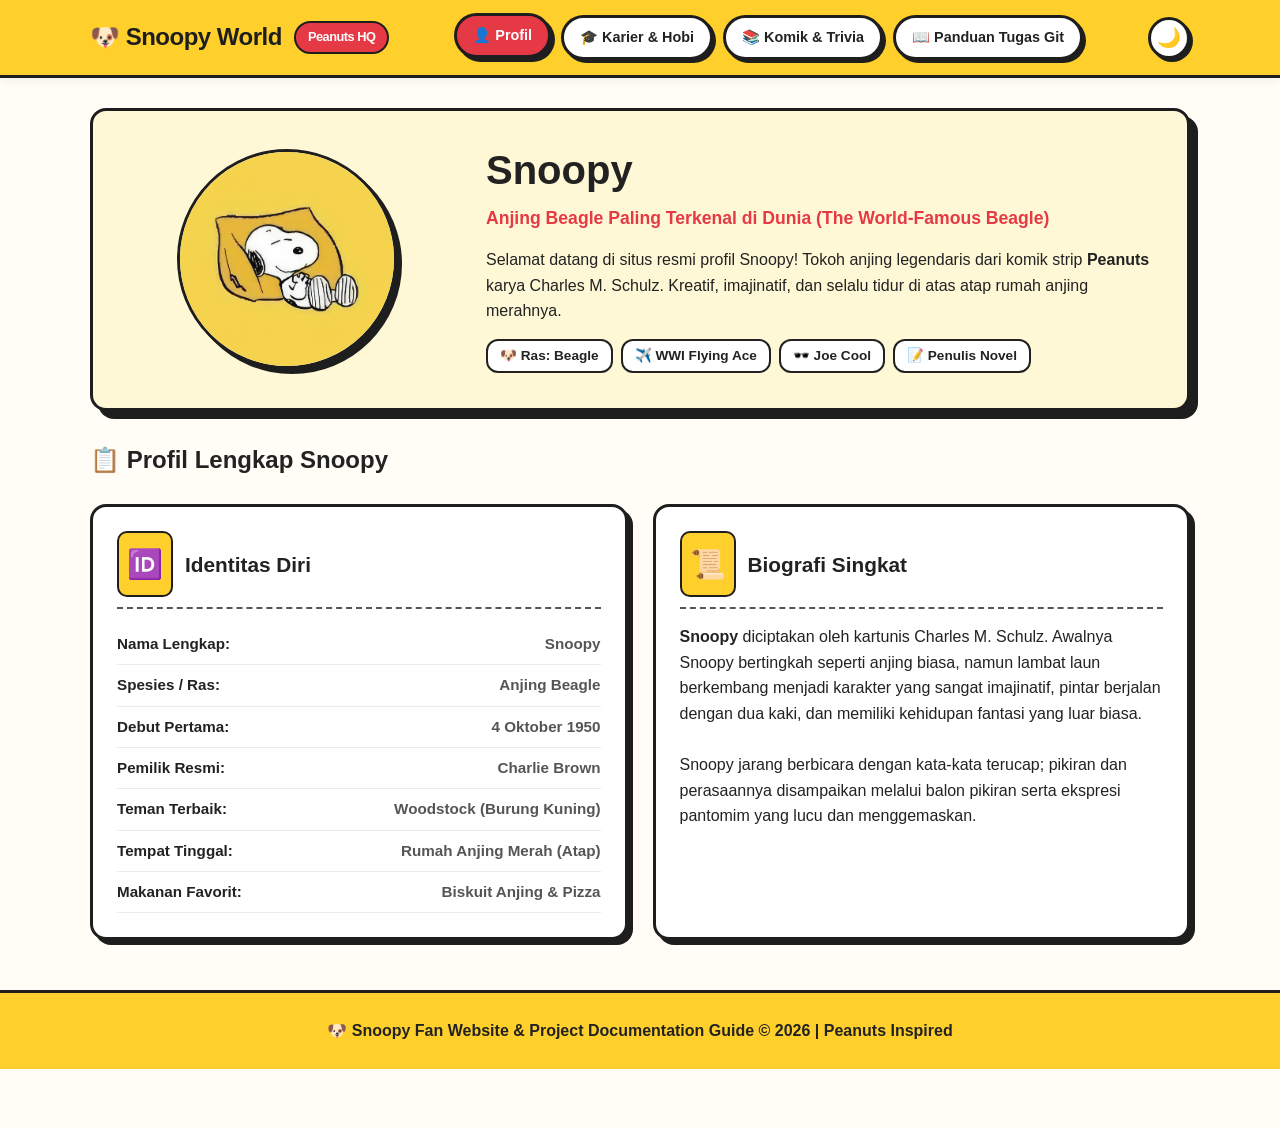
==== index.html @ 9b0696b6 "baru" ====
<!doctype html>
<html lang="id">
    <head>
        <meta charset="UTF-8" />
        <meta name="viewport" content="width=device-width, initial-scale=1.0" />
        <title>Snoopy - The World Famous Beagle | Official Fan Page & Project Guide</title>
        <link rel="stylesheet" href="css.css" />
    </head>
    <body>
        <header>
            <div class="container nav-wrapper">
                <a href="#" class="brand">
                    🐶 Snoopy World
                    <span class="brand-badge">Peanuts HQ</span>
                </a>
                <nav aria-label="Navigasi utama">
                    <ul>
                        <li><a class="nav-btn active" href="profil.html">👤 Profil</a></li>
                        <li><a class="nav-btn" href="karier.html">🎓 Karier & Hobi</a></li>
                        <li><a class="nav-btn" href="komik.html">📚 Komik & Trivia</a></li>
                        <li><a class="nav-btn" href="dokumentasi.html">📖 Panduan Tugas Git</a></li>
                    </ul>
                </nav>
                <button class="theme-toggle" id="themeBtn" title="Ganti Mode Terang/Gelap">
                    🌙
                </button>
            </div>
        </header>

        <div class="container">
            <section class="hero">
                <div class="hero-img-container">
                    <!-- Inline SVG Art for Snoopy on Doghouse -->
                    <div class="snoopy-art">
                        <img
                            src="assets/snoopy.jpg"
                            alt="Snoopy duduk di atas rumah anjing merah"
                            width="120%"
                            height="120%"
                        />
                    </div>
                </div>
                <div class="hero-text">
                    <h1>Snoopy</h1>
                    <div class="subtitle">
                        Anjing Beagle Paling Terkenal di Dunia (The World-Famous Beagle)
                    </div>
                    <p>
                        Selamat datang di situs resmi profil Snoopy! Tokoh anjing legendaris dari
                        komik strip <strong>Peanuts</strong> karya Charles M. Schulz. Kreatif,
                        imajinatif, dan selalu tidur di atas atap rumah anjing merahnya.
                    </p>
                    <div class="badge-list">
                        <span class="chip">🐶 Ras: Beagle</span>
                        <span class="chip">✈️ WWI Flying Ace</span>
                        <span class="chip">🕶️ Joe Cool</span>
                        <span class="chip">📝 Penulis Novel</span>
                    </div>
                </div>
            </section>

            <main>
                <!-- TAB 1: PROFIL -->
                <section id="profil" class="tab-content active">
                    <h2>📋 Profil Lengkap Snoopy</h2>
                    <div class="grid-2">
                        <div class="card">
                            <div class="card-header">
                                <span class="card-icon">🆔</span>
                                <div class="card-title">Identitas Diri</div>
                            </div>
                            <ul class="info-list">
                                <li><strong>Nama Lengkap:</strong> <span>Snoopy</span></li>
                                <li><strong>Spesies / Ras:</strong> <span>Anjing Beagle</span></li>
                                <li><strong>Debut Pertama:</strong> <span>4 Oktober 1950</span></li>
                                <li><strong>Pemilik Resmi:</strong> <span>Charlie Brown</span></li>
                                <li>
                                    <strong>Teman Terbaik:</strong>
                                    <span>Woodstock (Burung Kuning)</span>
                                </li>
                                <li>
                                    <strong>Tempat Tinggal:</strong>
                                    <span>Rumah Anjing Merah (Atap)</span>
                                </li>
                                <li>
                                    <strong>Makanan Favorit:</strong>
                                    <span>Biskuit Anjing & Pizza</span>
                                </li>
                            </ul>
                        </div>

                        <div class="card">
                            <div class="card-header">
                                <span class="card-icon">📜</span>
                                <div class="card-title">Biografi Singkat</div>
                            </div>
                            <p>
                                <strong>Snoopy</strong> diciptakan oleh kartunis Charles M. Schulz.
                                Awalnya Snoopy bertingkah seperti anjing biasa, namun lambat laun
                                berkembang menjadi karakter yang sangat imajinatif, pintar berjalan
                                dengan dua kaki, dan memiliki kehidupan fantasi yang luar biasa.
                            </p>
                            <br />
                            <p>
                                Snoopy jarang berbicara dengan kata-kata terucap; pikiran dan
                                perasaannya disampaikan melalui balon pikiran serta ekspresi
                                pantomim yang lucu dan menggemaskan.
                            </p>
                        </div>
                    </div>
                </section>

                <!-- TAB 2: KARIER & HOBI -->
                <section id="karier" class="tab-content">
                    <h2>🎓 Pendidikan, Pekerjaan & Hobi</h2>
                    <div class="grid-2">
                        <div class="card">
                            <div class="card-header">
                                <span class="card-icon">💼</span>
                                <div class="card-title">Alter-Ego & Pekerjaan</div>
                            </div>

                            <div class="alter-ego-item">
                                <h4>✈️ World War I Flying Ace</h4>
                                <p>
                                    Snoopy membayangkan rumah anjingnya sebagai pesawat tempur
                                    Sopwith Camel untuk bertarung melawan musuh bebuyutannya, Red
                                    Baron.
                                </p>
                            </div>

                            <div class="alter-ego-item">
                                <h4>🕶️ Joe Cool</h4>
                                <p>
                                    Dengan kacamata hitamnya, Snoopy berubah menjadi mahasiswa
                                    kampus yang super keren, santai, dan penuh gaya.
                                </p>
                            </div>

                            <div class="alter-ego-item">
                                <h4>⌨️ Penulis Novel Terkenal</h4>
                                <p>
                                    Duduk di atas rumah anjingnya dengan mesin tik tua, selalu
                                    memulai cerita dengan kalimat ikonik:
                                    <em>"It was a dark and stormy night..."</em>
                                </p>
                            </div>

                            <div class="alter-ego-item">
                                <h4>🐤 Pramuka Beagle (Beagle Scout)</h4>
                                <p>
                                    Pemimpin pasukan penjelajah alam yang beranggota Woodstock dan
                                    teman-teman burung kecil lainnya.
                                </p>
                            </div>
                        </div>

                        <div class="card">
                            <div class="card-header">
                                <span class="card-icon">⚽</span>
                                <div class="card-title">Keahlian & Hobi</div>
                            </div>
                            <ul class="info-list">
                                <li>
                                    <strong>Tidur Nyenyak:</strong>
                                    <span>Ahli tidur di atas atap rumah tanpa jatuh.</span>
                                </li>
                                <li>
                                    <strong>Menari Happy Dance:</strong>
                                    <span>Tarian gembira saat makanan datang.</span>
                                </li>
                                <li>
                                    <strong>Bermain Bisbol:</strong>
                                    <span>Posisi Shortstop di tim Charlie Brown.</span>
                                </li>
                                <li>
                                    <strong>Membaca Buku:</strong>
                                    <span>Membaca "War and Peace" 1 kata per hari.</span>
                                </li>
                                <li>
                                    <strong>Imitasi Karakter:</strong>
                                    <span>Meniru gaya mahluk lain (ular, penguin, hiu).</span>
                                </li>
                            </ul>
                        </div>
                    </div>
                </section>

                <!-- TAB 3: KOMIK & TRIVIA -->
                <section id="komik" class="tab-content">
                    <h2>📚 Komik, Trivia & Kutipan Favorit</h2>

                    <div class="grid-3">
                        <div class="card">
                            <div class="card-header">
                                <span class="card-icon">💡</span>
                                <div class="card-title">Fakta Unik #1</div>
                            </div>
                            <p>
                                Snoopy memiliki 5 saudara kandung: Spike, Belle, Marbles, Olaf, dan
                                Andy!
                            </p>
                        </div>

                        <div class="card">
                            <div class="card-header">
                                <span class="card-icon">🚀</span>
                                <div class="card-title">Fakta Unik #2</div>
                            </div>
                            <p>
                                Snoopy menjadi maskot resmi keselamatan penerbangan NASA (Silver
                                Snoopy Award).
                            </p>
                        </div>

                        <div class="card">
                            <div class="card-header">
                                <span class="card-icon">⭐</span>
                                <div class="card-title">Fakta Unik #3</div>
                            </div>
                            <p>
                                Snoopy memiliki bintang sendiri di Hollywood Walk of Fame di Los
                                Angeles!
                            </p>
                        </div>
                    </div>

                    <div class="card" style="margin-top: 25px">
                        <div class="card-header">
                            <span class="card-icon">💬</span>
                            <div class="card-title">Generator Kutipan Bijak Snoopy</div>
                        </div>
                        <p>
                            Klik tombol di bawah untuk mendengarkan filosofi hidup santai ala
                            Snoopy!
                        </p>
                        <div class="quote-box" id="quoteDisplay">
                            "Be yourself. No one can ever tell you you're doing it wrong."
                        </div>
                        <div style="text-align: center">
                            <button class="btn-action" onclick="generateQuote()">
                                ✨ Acak Kutipan Snoopy
                            </button>
                        </div>
                    </div>
                </section>

                <!-- TAB 4: DOKUMENTASI & PANDUAN TUGAS INFORMATIKA -->
                <section id="dokumentasi" class="tab-content">
                    <h2>📖 Panduan Lengkap Dokumentasi Tugas Informatika</h2>
                    <p style="margin-bottom: 20px">
                        Gunakan panduan terstruktur di bawah ini untuk mengisi
                        <strong>Buku Catatan Informatika</strong> kamu secara lengkap dan rapi!
                    </p>

                    <!-- SECTION 1: IDE DAN TUJUAN -->
                    <div class="doc-section">
                        <h3><span class="step-number">1</span> Ide dan Tujuan Website</h3>
                        <p>
                            <strong>Ide Utama:</strong> Membuat website fan-page interaktif bertema
                            karakter ikonik "Snoopy" dari komik Peanuts yang responsif, rapi, dan
                            informatif.
                        </p>
                        <p><strong>Tujuan Proyek:</strong></p>
                        <ul>
                            <li>Mengaplikasikan struktur HTML dasar (semantic markup).</li>
                            <li>
                                Menerapkan styling CSS Native (Flexbox, Grid, CSS Variables, dan
                                Comic Theme).
                            </li>
                            <li>
                                Melatih workflow kontrol versi menggunakan Git dan repository
                                GitHub.
                            </li>
                            <li>
                                Mempublikasikan website secara online menggunakan fitur GitHub
                                Pages.
                            </li>
                        </ul>
                    </div>

                    <!-- SECTION 2: STRUKTUR HTML & CSS -->
                    <div class="doc-section">
                        <h3><span class="step-number">2</span> Struktur HTML & CSS Native</h3>
                        <p>
                            Website dibuat menggunakan beberapa file HTML, satu CSS eksternal, dan
                            folder aset terpisah dengan kombinasi elemen sebagai berikut:
                        </p>
                        <table class="table-custom">
                            <thead>
                                <tr>
                                    <th>Komponen</th>
                                    <th>Elemen / Metode</th>
                                    <th>Fungsi</th>
                                </tr>
                            </thead>
                            <tbody>
                                <tr>
                                    <td>Header & Nav</td>
                                    <td>
                                        <code>&lt;header&gt;</code>, <code>&lt;nav&gt;</code>,
                                        <code>&lt;button&gt;</code>
                                    </td>
                                    <td>Menu navigasi tab interaktif dan tombol ubah tema.</td>
                                </tr>
                                <tr>
                                    <td>Hero Section</td>
                                    <td>
                                        <code>&lt;section class="hero"&gt;</code> + gambar lokal
                                    </td>
                                    <td>
                                        Banner utama dengan ilustrasi visual Snoopy & deskripsi
                                        singkat.
                                    </td>
                                </tr>
                                <tr>
                                    <td>Konten Utama</td>
                                    <td>
                                        <code>&lt;main&gt;</code>, <code>&lt;article&gt;</code>, CSS
                                        Grid
                                    </td>
                                    <td>Menampilkan biodata, alter-ego, hobi, dan fakta trivia.</td>
                                </tr>
                                <tr>
                                    <td>Styling</td>
                                    <td>CSS Native (Variables, Flexbox, Keyframes)</td>
                                    <td>
                                        Desain gaya komik Peanuts (kuning, merah, outline tegas).
                                    </td>
                                </tr>
                            </tbody>
                        </table>
                    </div>

                    <!-- SECTION 3: LANGKAH REPOSITORY GITHUB -->
                    <div class="doc-section">
                        <h3>
                            <span class="step-number">3</span> Langkah Membuat Repository &
                            Menghubungkan Project
                        </h3>
                        <ol style="margin-left: 20px; line-height: 1.8">
                            <li>
                                Buka akun <strong>GitHub.com</strong> dan klik tombol
                                <strong>New Repository</strong>.
                            </li>
                            <li>
                                Beri nama repo: <code>website-snoopy</code> (Pilih Public, centang
                                Add README file jika perlu).
                            </li>
                            <li>Buka aplikasi <strong>VS Code</strong> di komputer Anda.</li>
                            <li>
                                Buka folder proyek tempat file <code>index.html</code> disimpan.
                            </li>
                            <li>
                                Buka Terminal di VS Code (<code>Ctrl + ~</code>) lalu jalankan
                                perintah berikut:
                            </li>
                        </ol>

                        <div class="code-panel">
                            <button class="copy-btn" onclick="copyCode(this)">Copy</button>
                            <pre>
git init
git remote add origin https://github.com/USERNAME_KAMU/website-snoopy.git
git branch -M main</pre
                            >
                        </div>
                    </div>

                    <!-- SECTION 4: PROSES ADD, COMMIT, PUSH -->
                    <div class="doc-section">
                        <h3>
                            <span class="step-number">4</span> Proses Git Workflow (Add → Commit →
                            Push)
                        </h3>
                        <p>
                            Setiap ada perubahan kode pada file <code>index.html</code>, jalankan
                            langkah berikut di terminal:
                        </p>

                        <div class="code-panel">
                            <button class="copy-btn" onclick="copyCode(this)">Copy</button>
                            <pre>
# 1. Menambahkan seluruh perubahan file ke Staging Area
git add .

# 2. Menyimpan checkpoint/snapshot dengan pesan yang jelas
git commit -m "Menambahkan halaman profil dan panduan dokumentasi Snoopy"

# 3. Mengirimkan kode dari komputer lokal ke server GitHub
git push -u origin main</pre
                            >
                        </div>
                    </div>

                    <!-- SECTION 5: PENJELASAN PUSH VS PULL -->
                    <div class="doc-section">
                        <h3>
                            <span class="step-number">5</span> Penjelasan Push dan Pull (Penting!)
                        </h3>
                        <table class="table-custom">
                            <thead>
                                <tr>
                                    <th>Istilah</th>
                                    <th>Arah Transfer Data</th>
                                    <th>Penjelasan Ringkas</th>
                                </tr>
                            </thead>
                            <tbody>
                                <tr>
                                    <td><strong>Git PUSH</strong></td>
                                    <td>💻 Komputer → ☁️ GitHub</td>
                                    <td>
                                        Mengunggah (upload) commit terbaru dari komputer lokal ke
                                        repository GitHub online.
                                    </td>
                                </tr>
                                <tr>
                                    <td><strong>Git PULL</strong></td>
                                    <td>☁️ GitHub → 💻 Komputer</td>
                                    <td>
                                        Mengunduh (download) dan menggabungkan update terbaru dari
                                        repository GitHub ke komputer lokal.
                                    </td>
                                </tr>
                            </tbody>
                        </table>
                    </div>

                    <!-- SECTION 6: GITHUB PAGES SETUP -->
                    <div class="doc-section">
                        <h3><span class="step-number">6</span> Proses Mengaktifkan GitHub Pages</h3>
                        <ol style="margin-left: 20px; line-height: 1.8">
                            <li>
                                Masuk ke repository <code>website-snoopy</code> di halaman web
                                GitHub.
                            </li>
                            <li>
                                Klik menu <strong>Settings</strong> (ikon roda gigi di bagian atas).
                            </li>
                            <li>Pada menu samping kiri, klik tab <strong>Pages</strong>.</li>
                            <li>
                                Pada bagian <em>Build and deployment / Branch</em>, ubah pilihan
                                dari <code>None</code> menjadi <code>main</code>.
                            </li>
                            <li>Klik tombol <strong>Save</strong>.</li>
                            <li>
                                Tunggu 1–3 menit hingga muncul tautan publik seperti: <br /><code
                                    >https://USERNAME_KAMU.github.io/website-snoopy/</code
                                >
                            </li>
                        </ol>
                    </div>

                    <!-- SECTION 7: EDIT & RE-PUSH WORKFLOW -->
                    <div class="doc-section">
                        <h3><span class="step-number">7</span> Proses Edit Kode & Re-Push</h3>
                        <p>Jika ada perbaikan atau pembaruan isi website di VS Code:</p>
                        <ol style="margin-left: 20px; line-height: 1.8">
                            <li>
                                Edit file <code>index.html</code> di VS Code lalu simpan (<code
                                    >Ctrl + S</code
                                >).
                            </li>
                            <li>Buka Terminal VS Code.</li>
                            <li>Jalankan kombinasi perintah:</li>
                        </ol>
                        <div class="code-panel">
                            <button class="copy-btn" onclick="copyCode(this)">Copy</button>
                            <pre>
git add .
git commit -m "Update perbaikan styling dan penambahan trivia Snoopy"
git push origin main</pre
                            >
                        </div>
                        <p>Halaman GitHub Pages akan otomatis diperbarui dalam beberapa saat.</p>
                    </div>

                    <!-- SECTION 8: KENDALA DAN SOLUSI -->
                    <div class="doc-section">
                        <h3>
                            <span class="step-number">8</span> Kendala yang Ditemukan & Solusinya
                        </h3>
                        <table class="table-custom">
                            <thead>
                                <tr>
                                    <th>No</th>
                                    <th>Kendala / Error</th>
                                    <th>Solusi / Cara Mengatasi</th>
                                </tr>
                            </thead>
                            <tbody>
                                <tr>
                                    <td>1</td>
                                    <td>Error <code>fatal: remote origin already exists</code></td>
                                    <td>
                                        Gunakan perintah <code>git remote remove origin</code> lalu
                                        tambahkan ulang link yang benar.
                                    </td>
                                </tr>
                                <tr>
                                    2
                                    <td>Tampilan GitHub Pages 404 Not Found</td>
                                    <td>
                                        Pastikan file utama bernama <code>index.html</code> (huruf
                                        kecil semua) dan berada di root folder.
                                    </td>
                                </tr>
                                <tr>
                                    3
                                    <td>Perubahan tidak muncul di GitHub Pages</td>
                                    <td>
                                        Lakukan Hard Refresh browser (<code>Ctrl + F5</code>) atau
                                        bersihkan cache browser.
                                    </td>
                                </tr>
                            </tbody>
                        </table>
                    </div>

                    <!-- SECTION 9: KESIMPULAN / REFLEKSI -->
                    <div class="doc-section">
                        <h3><span class="step-number">9</span> Kesimpulan & Refleksi Belajar</h3>
                        <p>
                            Melalui pengerjaan tugas proyek pembuatan website Snoopy ini, saya telah
                            mempelajari:
                        </p>
                        <ul style="margin-left: 20px; line-height: 1.8">
                            <li>
                                Cara merancang layout web bertema unik menggunakan HTML dan CSS
                                Native modern.
                            </li>
                            <li>
                                Pentingnya kontrol versi menggunakan Git untuk mencatat setiap
                                tahapan perkembangan proyek secara terstruktur.
                            </li>
                            <li>
                                Cara memanfaatkan GitHub dan GitHub Pages untuk melakukan publikasi
                                karya secara terbuka dan profesional.
                            </li>
                        </ul>
                    </div>
                </section>
            </main>
        </div>

        <!-- Notification Toast -->
        <div id="toast" class="toast">Kode berhasil disalin!</div>

        <!-- Footer -->
        <footer>
            <div class="container">
                <p>
                    🐶 Snoopy Fan Website & Project Documentation Guide &copy; 2026 | Peanuts
                    Inspired
                </p>
            </div>
        </footer>

        <script>
            /* Tab Switching Logic */
            function switchTab(tabId) {
                // Hide all tabs
                const tabs = document.querySelectorAll('.tab-content');
                tabs.forEach((tab) => tab.classList.remove('active'));

                // Remove active style from all nav buttons
                const buttons = document.querySelectorAll('.nav-btn');
                buttons.forEach((btn) => btn.classList.remove('active'));

                // Show selected tab
                const targetTab = document.getElementById(tabId);
                if (targetTab) {
                    targetTab.classList.add('active');
                }

                // Highlight active button
                event.currentTarget.classList.add('active');
                window.scrollTo({ top: 0, behavior: 'smooth' });
            }

            /* Dark / Light Theme Toggle */
            const themeBtn = document.getElementById('themeBtn');
            let isDark = false;

            themeBtn.addEventListener('click', () => {
                isDark = !isDark;
                if (isDark) {
                    document.body.setAttribute('data-theme', 'dark');
                    themeBtn.textContent = '☀️';
                } else {
                    document.body.removeAttribute('data-theme');
                    themeBtn.textContent = '🌙';
                }
                showToast(isDark ? 'Mode Gelap Aktif' : 'Mode Terang Aktif');
            });

            /* Snoopy Quotes Generator */
            const snoopyQuotes = [
                '"Be yourself. No one can ever tell you you\'re doing it wrong."',
                '"It was a dark and stormy night..."',
                '"Keep looking up... that\'s the secret of life!"',
                '"My life has no purpose, no direction, no aim, no meaning, and yet I\'m happy!"',
                "\"Yesterday I was a dog. Today I'm a dog. Tomorrow I'll probably still be a dog. Sigh! There's so little hope for advancement.\"",
                '"Never forget to dance like nobody is watching!"',
                '"I think I\'m allergic to mornings."',
            ];

            function generateQuote() {
                const display = document.getElementById('quoteDisplay');
                const randomIndex = Math.floor(Math.random() * snoopyQuotes.length);

                // Subtle animation effect
                display.style.opacity = '0';
                setTimeout(() => {
                    display.textContent = snoopyQuotes[randomIndex];
                    display.style.opacity = '1';
                    playClickSound();
                }, 200);
            }

            /* Copy Code Snippet Helper */
            function copyCode(btn) {
                const preBlock = btn.nextElementSibling;
                const textToCopy = preBlock.innerText;

                // Use fallback copy method
                const tempTextArea = document.createElement('textarea');
                tempTextArea.value = textToCopy;
                document.body.appendChild(tempTextArea);
                tempTextArea.select();
                document.execCommand('copy');
                document.body.removeChild(tempTextArea);

                showToast('Kode disalin ke clipboard!');
                playClickSound();
            }

            /* Custom Toast Alert */
            function showToast(message) {
                const toast = document.getElementById('toast');
                toast.textContent = message;
                toast.classList.add('show');
                setTimeout(() => {
                    toast.classList.remove('show');
                }, 2500);
            }

            /* Web Audio API Sound Effect (No External Files Required) */
            function playClickSound() {
                try {
                    const AudioContext = window.AudioContext || window.webkitAudioContext;
                    if (!AudioContext) return;
                    const ctx = new AudioContext();
                    const osc = ctx.createOscillator();
                    const gain = ctx.createGain();

                    osc.type = 'triangle';
                    osc.frequency.setValueAtTime(587.33, ctx.currentTime); // D5 note
                    osc.frequency.exponentialRampToValueAtTime(880, ctx.currentTime + 0.1); // A5

                    gain.gain.setValueAtTime(0.15, ctx.currentTime);
                    gain.gain.exponentialRampToValueAtTime(0.01, ctx.currentTime + 0.1);

                    osc.connect(gain);
                    gain.connect(ctx.destination);

                    osc.start();
                    osc.stop(ctx.currentTime + 0.1);
                } catch (e) {
                    // Ignore audio restriction if user hasn't interacted yet
                }
            }
        </script>
    </body>
</html>
---- css.css ----
/* Modern Native CSS with Peanuts Comic Palette */
        :root {
            --peanuts-yellow: #FFD02C;
            --peanuts-yellow-light: #FFF8D6;
            --snoopy-red: #E63946;
            --snoopy-black: #1E1E1E;
            --snoopy-white: #FFFFFF;
            --bg-cream: #FFFDF5;
            --card-bg: #FFFFFF;
            --text-main: #222222;
            --text-muted: #555555;
            --border-thick: 3px solid #1E1E1E;
            --shadow-comic: 5px 5px 0px #1E1E1E;
            --shadow-comic-sm: 3px 3px 0px #1E1E1E;
            --shadow-comic-lg: 8px 8px 0px #1E1E1E;
            --radius-comic: 16px;
            --font-family: 'Segoe UI', -apple-system, BlinkMacSystemFont, Roboto, 'Comic Sans MS', sans-serif;
        }

        [data-theme="dark"] {
            --bg-cream: #18181C;
            --card-bg: #24242C;
            --text-main: #F0F0F0;
            --text-muted: #B0B0B0;
            --snoopy-black: #000000;
            --peanuts-yellow-light: #3A3210;
            --border-thick: 3px solid #FFD02C;
            --shadow-comic: 5px 5px 0px #FFD02C;
            --shadow-comic-sm: 3px 3px 0px #FFD02C;
            --shadow-comic-lg: 8px 8px 0px #FFD02C;
        }

        * {
            box-sizing: border-box;
            margin: 0;
            padding: 0;
            transition: background-color 0.3s ease, border-color 0.3s ease, color 0.3s ease;
        }

        body {
            font-family: var(--font-family);
            background-color: var(--bg-cream);
            color: var(--text-main);
            line-height: 1.6;
            padding-bottom: 60px;
        }

        /* Container Limit */
        .container {
            width: 90%;
            max-width: 1100px;
            margin: 0 auto;
        }

        /* Header & Navigation */
        header {
            background-color: var(--peanuts-yellow);
            border-bottom: var(--border-thick);
            padding: 15px 0;
            position: sticky;
            top: 0;
            z-index: 1000;
            box-shadow: 0 4px 10px rgba(0,0,0,0.05);
        }

        .nav-wrapper {
            display: flex;
            justify-content: space-between;
            align-items: center;
            flex-wrap: wrap;
            gap: 15px;
        }

        .brand {
            display: flex;
            align-items: center;
            gap: 12px;
            font-size: 1.5rem;
            font-weight: 800;
            color: #1E1E1E;
            text-decoration: none;
            letter-spacing: -0.5px;
        }

        .brand-badge {
            background: var(--snoopy-red);
            color: var(--snoopy-white);
            padding: 4px 12px;
            border-radius: 20px;
            font-size: 0.8rem;
            border: 2px solid #1E1E1E;
        }

        nav ul {
            display: flex;
            list-style: none;
            gap: 10px;
            flex-wrap: wrap;
        }

        .nav-btn {
            background-color: var(--card-bg);
            color: var(--text-main);
            text-decoration: none;
            border: var(--border-thick);
            padding: 8px 16px;
            font-weight: 700;
            border-radius: 25px;
            cursor: pointer;
            box-shadow: var(--shadow-comic-sm);
            font-size: 0.9rem;
            display: flex;
            align-items: center;
            gap: 6px;
        }

        .nav-btn:hover, .nav-btn.active {
            background-color: var(--snoopy-red);
            color: white;
            transform: translateY(-2px);
            box-shadow: 4px 4px 0px var(--snoopy-black);
        }

        .theme-toggle {
            background: var(--card-bg);
            border: var(--border-thick);
            border-radius: 50%;
            width: 42px;
            height: 42px;
            display: flex;
            align-items: center;
            justify-content: center;
            cursor: pointer;
            box-shadow: var(--shadow-comic-sm);
            font-size: 1.2rem;
        }

        /* Banner Hero Section */
        .hero {
            margin: 30px 0;
            background: var(--peanuts-yellow-light);
            border: var(--border-thick);
            border-radius: var(--radius-comic);
            padding: 35px 25px;
            box-shadow: var(--shadow-comic-lg);
            display: grid;
            grid-template-columns: 1fr 2fr;
            gap: 30px;
            align-items: center;
        }

        @media (max-width: 768px) {
            .hero {
                grid-template-columns: 1fr;
                text-align: center;
            }
        }

        .hero-img-container {
            display: flex;
            justify-content: center;
            position: relative;
        }

        /* Snoopy SVG Artwork Container */
        .snoopy-art {
            width: 220px;
            height: 220px;
            background: white;
            border: var(--border-thick);
            border-radius: 50%;
            box-shadow: var(--shadow-comic);
            display: flex;
            align-items: center;
            justify-content: center;
            position: relative;
            overflow: hidden;
        }

        .snoopy-art img {
            height: 100%;
            object-fit: cover;
            width: 100%;
        }

        .hero-text h1 {
            font-size: 2.5rem;
            line-height: 1.2;
            margin-bottom: 10px;
            color: var(--text-main);
        }

        .page-content {
            padding: 45px 0 20px;
        }

        .page-heading {
            max-width: 720px;
            margin-bottom: 25px;
        }

        .page-heading h1 {
            font-size: clamp(2rem, 5vw, 3.2rem);
            line-height: 1.1;
            margin-bottom: 12px;
        }

        .eyebrow {
            color: var(--snoopy-red);
            font-size: 0.8rem;
            font-weight: 800;
            letter-spacing: 0.14em;
            margin-bottom: 8px;
        }

        .page-heading p:last-child {
            color: var(--text-muted);
            font-size: 1.05rem;
        }

        .page-content .card p + p {
            margin-top: 15px;
        }

        .quote-card {
            margin-top: 25px;
        }

        blockquote {
            background: var(--peanuts-yellow-light);
            border: var(--border-thick);
            border-radius: 12px;
            box-shadow: var(--shadow-comic-sm);
            font-size: 1.15rem;
            font-style: italic;
            padding: 20px;
            text-align: center;
        }

        .doc-section h2 {
            align-items: center;
            display: flex;
            font-size: 1.35rem;
            gap: 10px;
            margin-bottom: 15px;
        }

        .doc-section ul {
            line-height: 1.8;
            margin-left: 20px;
        }

        .hero-text .subtitle {
            font-size: 1.1rem;
            font-weight: 600;
            color: var(--snoopy-red);
            margin-bottom: 15px;
        }

        .badge-list {
            display: flex;
            gap: 8px;
            flex-wrap: wrap;
            margin-top: 15px;
        }

        .chip {
            background: var(--card-bg);
            border: 2px solid var(--text-main);
            padding: 4px 12px;
            border-radius: 12px;
            font-size: 0.85rem;
            font-weight: 700;
        }

        /* Tab Content Display */
        .tab-content {
            display: none;
            animation: fadeIn 0.4s ease-in-out forwards;
        }

        .tab-content.active {
            display: block;
        }

        @keyframes fadeIn {
            from { opacity: 0; transform: translateY(10px); }
            to { opacity: 1; transform: translateY(0); }
        }

        /* Cards Layout */
        .grid-2 {
            display: grid;
            grid-template-columns: repeat(auto-fit, minmax(300px, 1fr));
            gap: 25px;
            margin-top: 25px;
        }

        .grid-3 {
            display: grid;
            grid-template-columns: repeat(auto-fit, minmax(250px, 1fr));
            gap: 20px;
            margin-top: 25px;
        }

        .card {
            background-color: var(--card-bg);
            border: var(--border-thick);
            border-radius: var(--radius-comic);
            padding: 24px;
            box-shadow: var(--shadow-comic);
            position: relative;
        }

        .card-header {
            display: flex;
            align-items: center;
            gap: 12px;
            margin-bottom: 15px;
            border-bottom: 2px dashed var(--text-muted);
            padding-bottom: 10px;
        }

        .card-icon {
            font-size: 1.8rem;
            background: var(--peanuts-yellow);
            padding: 8px;
            border-radius: 10px;
            border: 2px solid #1E1E1E;
        }

        .card-title {
            font-size: 1.3rem;
            font-weight: 800;
        }

        /* Profile Info Table / Lists */
        .info-list {
            list-style: none;
        }

        .info-list li {
            padding: 8px 0;
            border-bottom: 1px solid rgba(0,0,0,0.08);
            display: flex;
            justify-content: space-between;
            font-size: 0.95rem;
        }

        .info-list li strong {
            color: var(--text-main);
        }

        .info-list li span {
            text-align: right;
            color: var(--text-muted);
            font-weight: 600;
        }

        /* Timeline for Roles/Alter Egos */
        .alter-ego-item {
            background: var(--bg-cream);
            border: 2px solid var(--text-main);
            border-radius: 12px;
            padding: 15px;
            margin-bottom: 15px;
            box-shadow: 2px 2px 0px var(--text-main);
        }

        .alter-ego-item h4 {
            color: var(--snoopy-red);
            display: flex;
            align-items: center;
            gap: 8px;
            font-size: 1.1rem;
        }

        /* Code Blocks & Command Snippets */
        .code-panel {
            background-color: #1e1e2e;
            color: #f8f8f2;
            padding: 15px;
            border-radius: 10px;
            font-family: 'Courier New', Courier, monospace;
            font-size: 0.9rem;
            margin: 12px 0;
            position: relative;
            overflow-x: auto;
            border: 2px solid #000;
        }

        .copy-btn {
            position: absolute;
            top: 8px;
            right: 8px;
            background: var(--peanuts-yellow);
            color: #000;
            border: 1px solid #000;
            padding: 4px 8px;
            border-radius: 6px;
            font-size: 0.75rem;
            font-weight: bold;
            cursor: pointer;
        }

        .copy-btn:hover {
            background: #fff;
        }

        .step-number {
            background: var(--snoopy-red);
            color: white;
            width: 28px;
            height: 28px;
            border-radius: 50%;
            display: inline-flex;
            align-items: center;
            justify-content: center;
            font-weight: bold;
            font-size: 0.9rem;
            margin-right: 8px;
            border: 1px solid #000;
        }

        /* Documentation Guide Section Styling */
        .doc-section {
            background: var(--card-bg);
            border: var(--border-thick);
            border-radius: var(--radius-comic);
            padding: 25px;
            margin-bottom: 25px;
            box-shadow: var(--shadow-comic);
        }

        .doc-section h3 {
            font-size: 1.4rem;
            color: var(--text-main);
            margin-bottom: 15px;
            display: flex;
            align-items: center;
            gap: 10px;
        }

        .table-custom {
            width: 100%;
            border-collapse: collapse;
            margin: 15px 0;
        }

        .table-custom th, .table-custom td {
            border: 2px solid var(--text-main);
            padding: 10px 12px;
            text-align: left;
            font-size: 0.9rem;
        }

        .table-custom th {
            background-color: var(--peanuts-yellow);
            color: #000;
            font-weight: 800;
        }

        /* Interactive Quote Generator */
        .quote-box {
            background: var(--peanuts-yellow-light);
            border: var(--border-thick);
            padding: 20px;
            border-radius: 12px;
            text-align: center;
            margin-top: 15px;
            font-style: italic;
            font-size: 1.1rem;
            box-shadow: var(--shadow-comic-sm);
        }

        .btn-action {
            background-color: var(--snoopy-red);
            color: white;
            border: 2px solid #000;
            padding: 10px 20px;
            font-weight: bold;
            border-radius: 20px;
            cursor: pointer;
            margin-top: 15px;
            box-shadow: 3px 3px 0px #000;
            display: inline-block;
        }

        .btn-action:active {
            transform: translate(2px, 2px);
            box-shadow: 1px 1px 0px #000;
        }

        /* Toast Alert */
        .toast {
            position: fixed;
            bottom: 20px;
            right: 20px;
            background: var(--text-main);
            color: var(--bg-cream);
            padding: 12px 20px;
            border-radius: 10px;
            border: 2px solid var(--peanuts-yellow);
            box-shadow: 0 4px 12px rgba(0,0,0,0.3);
            font-weight: bold;
            opacity: 0;
            transform: translateY(20px);
            transition: all 0.3s ease;
            pointer-events: none;
            z-index: 2000;
        }

        .toast.show {
            opacity: 1;
            transform: translateY(0);
        }

        /* Footer */
        footer {
            margin-top: 50px;
            text-align: center;
            padding: 25px;
            border-top: var(--border-thick);
            background: var(--peanuts-yellow);
            font-weight: 700;
        }
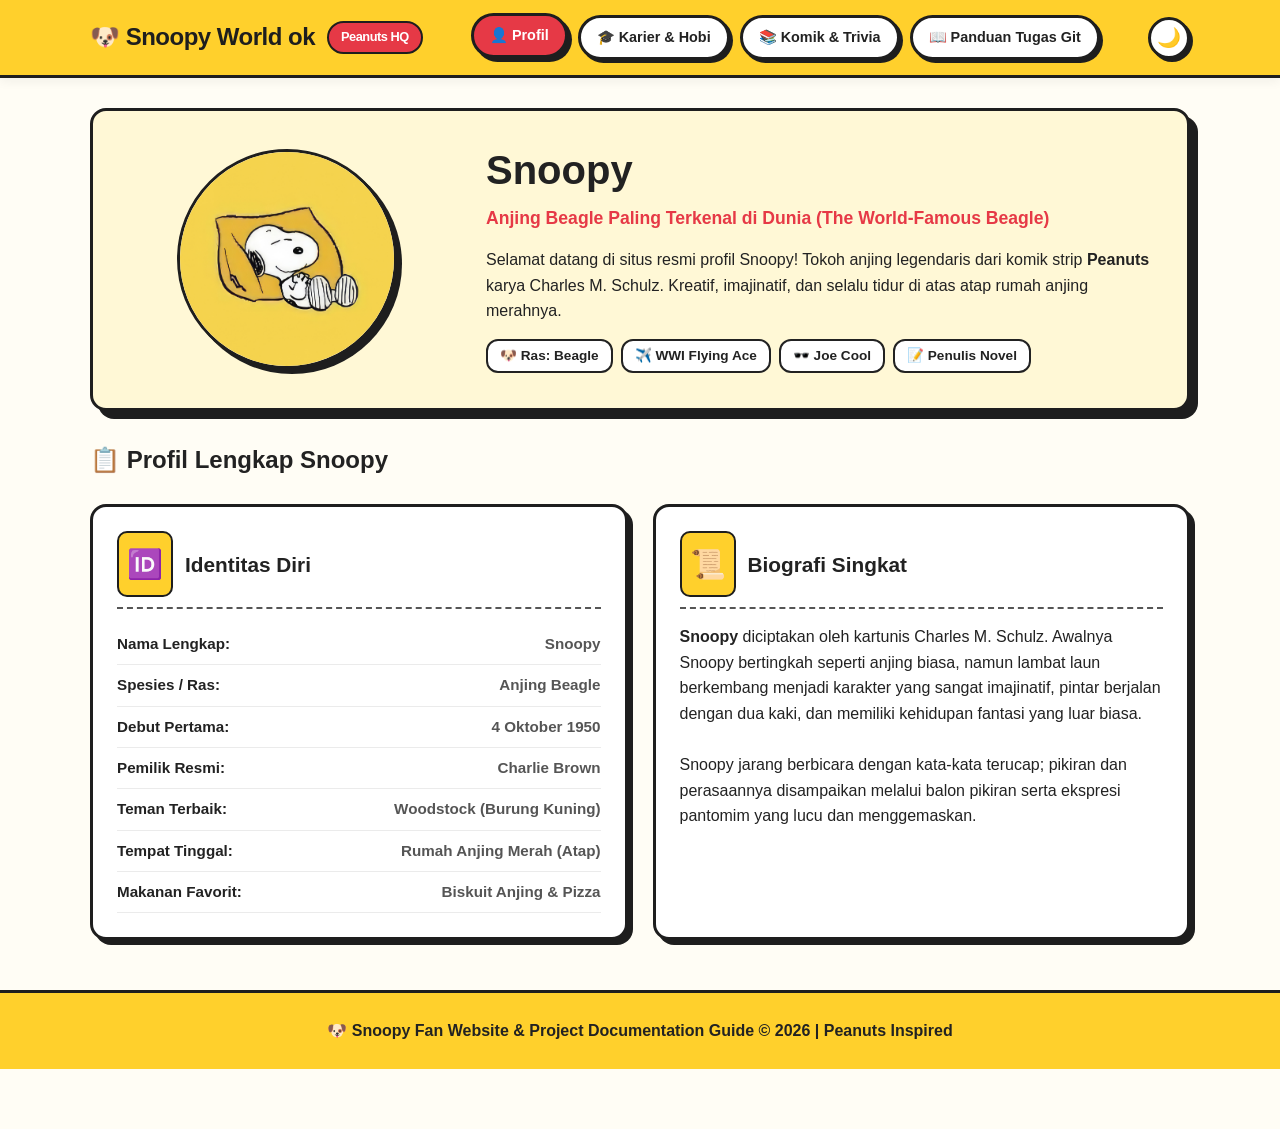
==== commit 9144f1a9: "merubah header" ====
--- a/index.html
+++ b/index.html
@@ -10,7 +10,7 @@
         <header>
             <div class="container nav-wrapper">
                 <a href="#" class="brand">
-                    🐶 Snoopy World
+                    🐶 Snoopy World ok
                     <span class="brand-badge">Peanuts HQ</span>
                 </a>
                 <nav aria-label="Navigasi utama">
